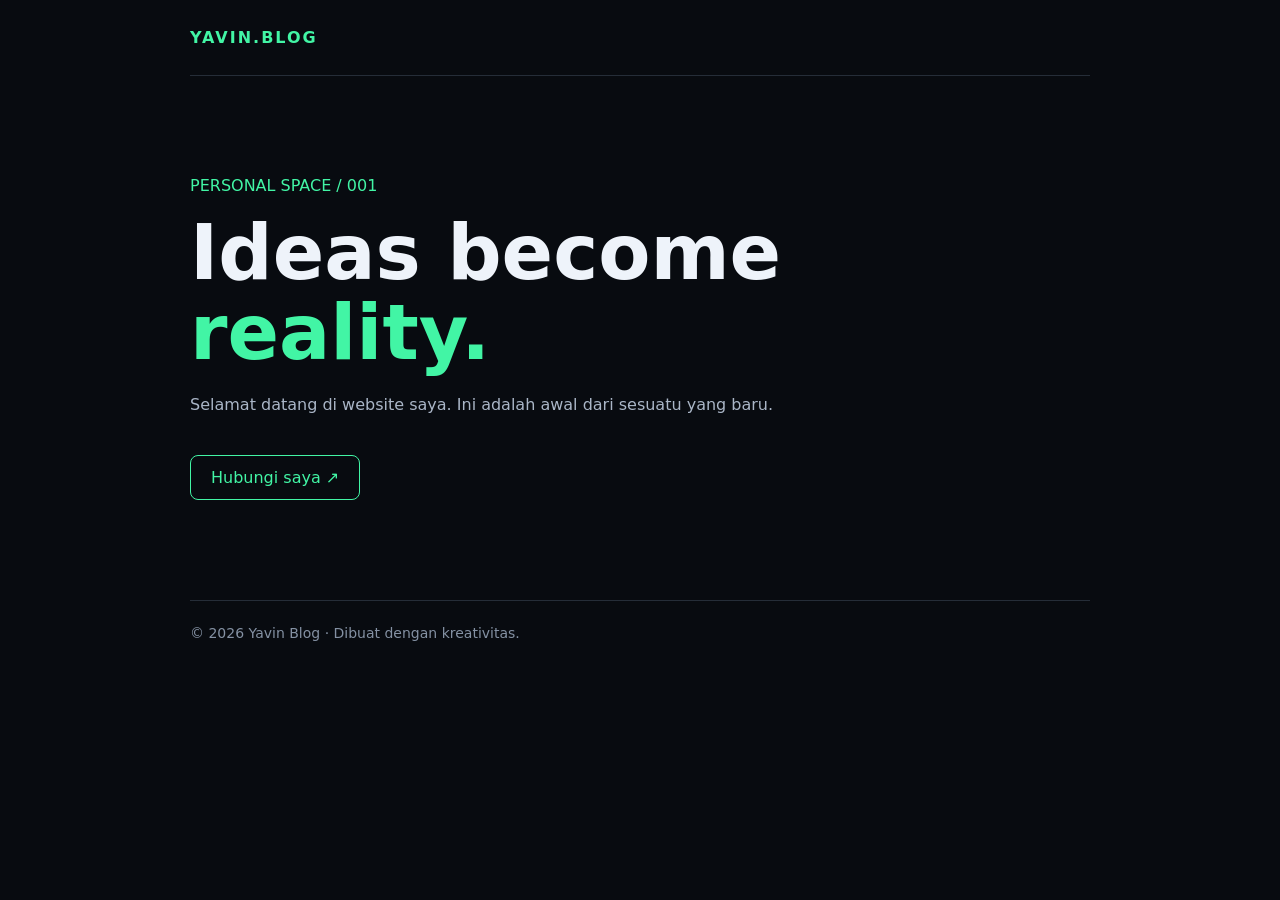
==== index.html @ 5a6ab3a1 "Add initial HTML structure for Yavin Blog" ====
<!DOCTYPE html>
<html lang="id">
<head>
  <meta charset="UTF-8">
  <meta name="viewport" content="width=device-width, initial-scale=1">
  <meta name="theme-color" content="#080b10">
  <meta name="description" content="Selamat datang di Yavin Blog.">
  <title>Yavin Blog</title>
  <style>
    * { box-sizing: border-box; }
    body {
      margin: 0;
      min-height: 100vh;
      background: #080b10;
      color: #eef3fa;
      font-family: system-ui, sans-serif;
    }
    header, main, footer {
      width: min(900px, 90%);
      margin: auto;
    }
    header {
      padding: 28px 0;
      border-bottom: 1px solid #252d38;
      color: #42f5a5;
      font-weight: 700;
      letter-spacing: 2px;
    }
    main { padding: 100px 0; }
    .tag { color: #42f5a5; }
    h1 {
      font-size: clamp(42px, 8vw, 76px);
      line-height: 1.05;
      margin: 18px 0;
    }
    p { color: #aab6c7; line-height: 1.8; }
    a {
      color: #42f5a5;
      text-decoration: none;
    }
    .button {
      display: inline-block;
      margin-top: 20px;
      padding: 12px 20px;
      border: 1px solid #42f5a5;
      border-radius: 8px;
    }
    footer {
      border-top: 1px solid #252d38;
      padding: 24px 0;
      color: #8491a3;
      font-size: 14px;
    }
  </style>
</head>
<body>
  <header>YAVIN.BLOG</header>
  <main>
    <span class="tag">PERSONAL SPACE / 001</span>
    <h1>Ideas become<br><span class="tag">reality.</span></h1>
    <p>
      Selamat datang di website saya.
      Ini adalah awal dari sesuatu yang baru.
    </p>
    <a class="button" href="mailto:hello@yavin.blog">
      Hubungi saya ↗
    </a>
  </main>
  <footer>© 2026 Yavin Blog · Dibuat dengan kreativitas.</footer>
</body>
</html>
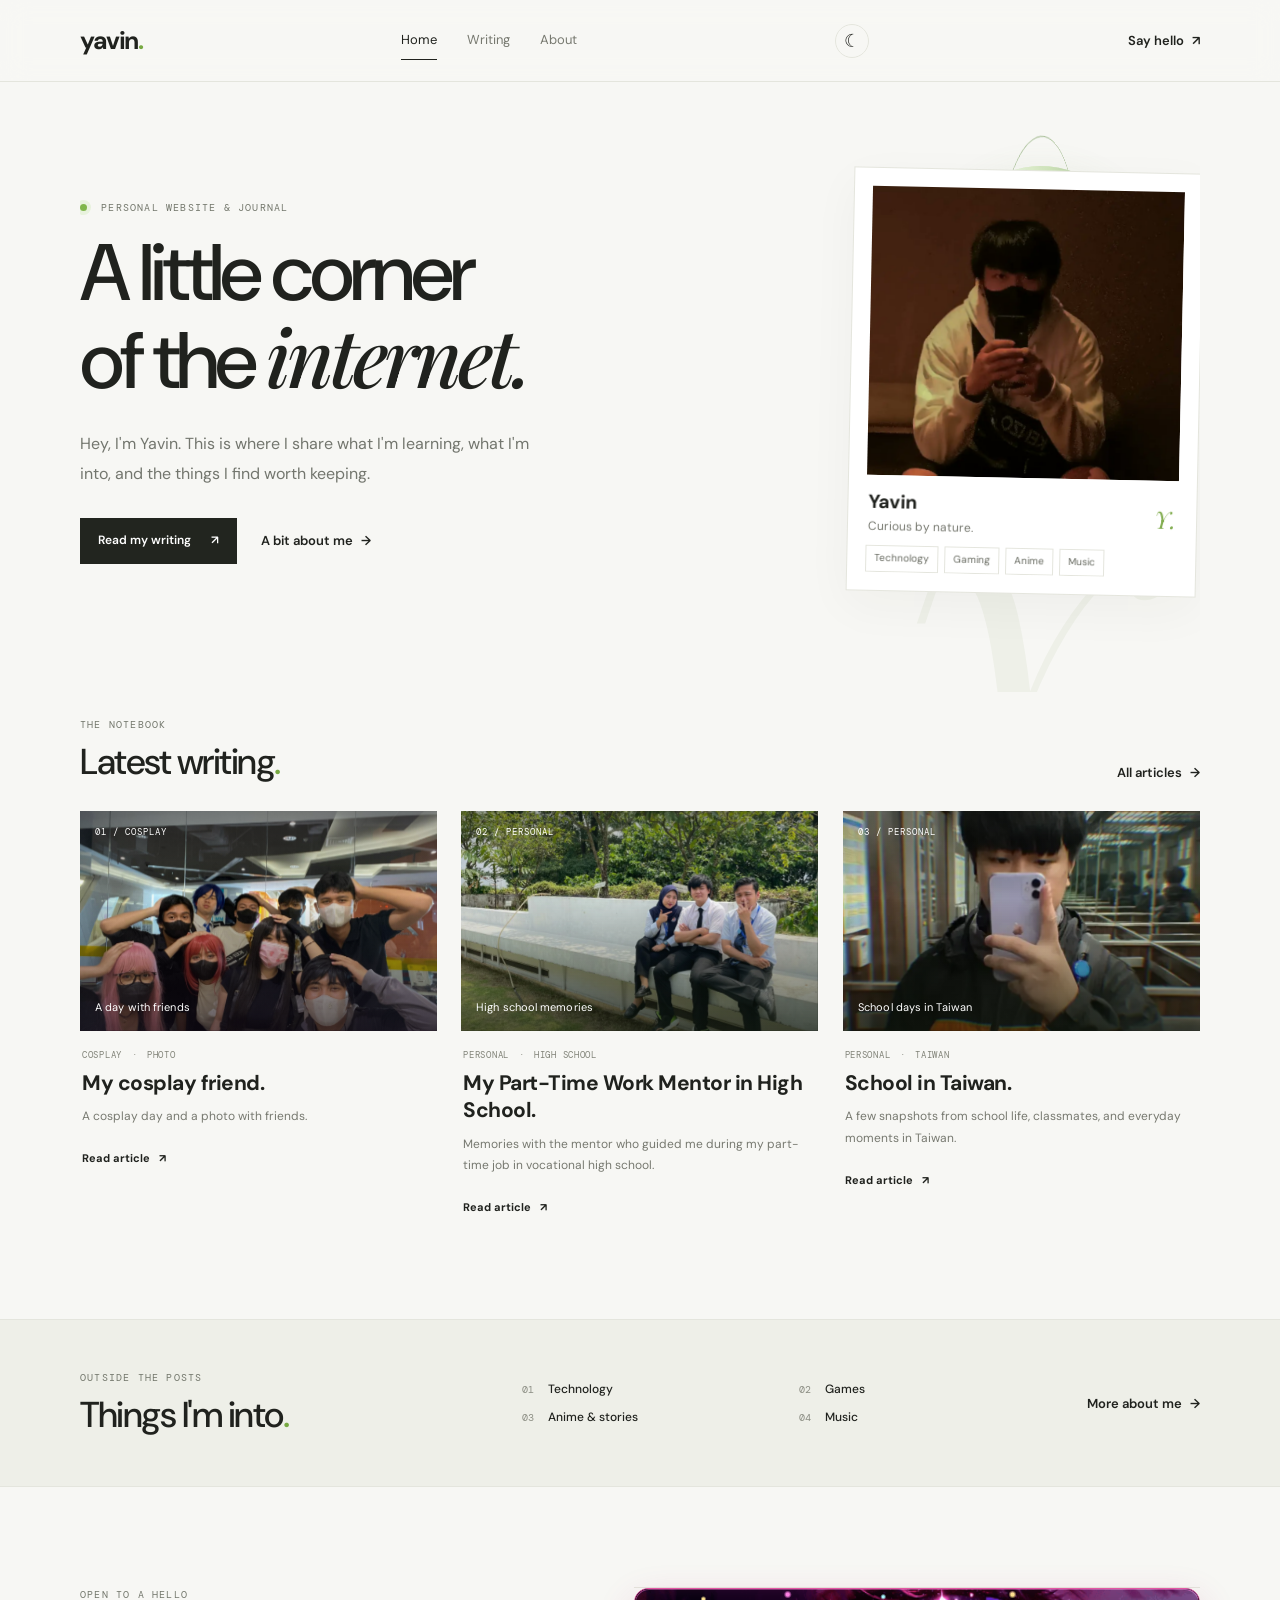
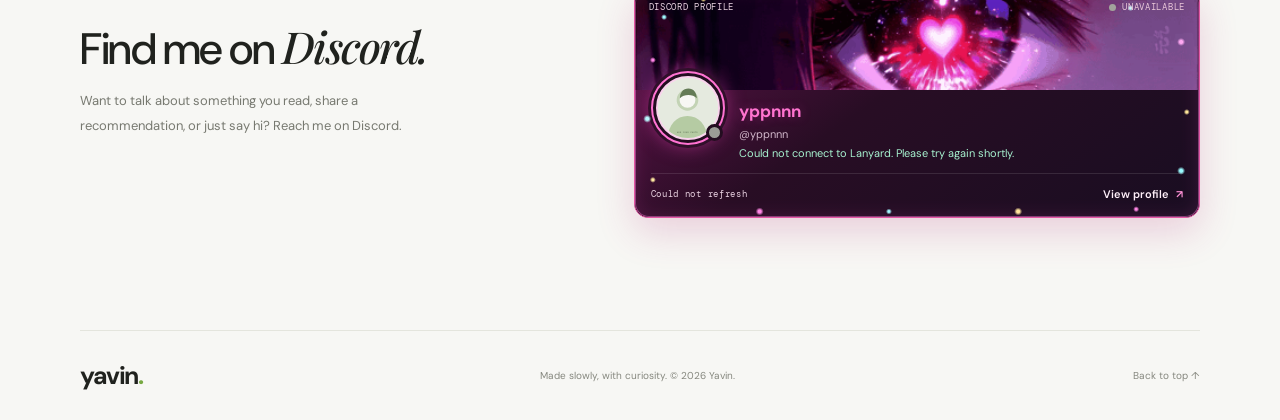
==== commit 12618937: "Add files via upload" ====
--- a/index.html
+++ b/index.html
@@ -1,72 +1,137 @@
-
-<!DOCTYPE html>
-<html lang="id">
+<!doctype html>
+<html lang="en">
 <head>
-  <meta charset="UTF-8">
+  <meta charset="utf-8">
   <meta name="viewport" content="width=device-width, initial-scale=1">
-  <meta name="theme-color" content="#080b10">
-  <meta name="description" content="Selamat datang di Yavin Blog.">
-  <title>Yavin Blog</title>
-  <style>
-    * { box-sizing: border-box; }
-    body {
-      margin: 0;
-      min-height: 100vh;
-      background: #080b10;
-      color: #eef3fa;
-      font-family: system-ui, sans-serif;
-    }
-    header, main, footer {
-      width: min(900px, 90%);
-      margin: auto;
-    }
-    header {
-      padding: 28px 0;
-      border-bottom: 1px solid #252d38;
-      color: #42f5a5;
-      font-weight: 700;
-      letter-spacing: 2px;
-    }
-    main { padding: 100px 0; }
-    .tag { color: #42f5a5; }
-    h1 {
-      font-size: clamp(42px, 8vw, 76px);
-      line-height: 1.05;
-      margin: 18px 0;
-    }
-    p { color: #aab6c7; line-height: 1.8; }
-    a {
-      color: #42f5a5;
-      text-decoration: none;
-    }
-    .button {
-      display: inline-block;
-      margin-top: 20px;
-      padding: 12px 20px;
-      border: 1px solid #42f5a5;
-      border-radius: 8px;
-    }
-    footer {
-      border-top: 1px solid #252d38;
-      padding: 24px 0;
-      color: #8491a3;
-      font-size: 14px;
-    }
-  </style>
+  <meta name="theme-color" content="#f7f7f4">
+  <meta name="description" content="Yavin's personal website and blog about technology, games, anime, music, and everyday discoveries.">
+  <title>Yavin — Personal Blog</title>
+  <link rel="icon" href="assets/images/favicon.svg" type="image/svg+xml">
+  <link rel="stylesheet" href="assets/css/style.css">
+  <script src="assets/js/main.js" defer></script>
 </head>
 <body>
-  <header>YAVIN.BLOG</header>
+  <header class="site-header">
+    <a class="wordmark" href="index.html" aria-label="Yavin home">yavin<span>.</span></a>
+    <nav class="main-nav" aria-label="Main navigation">
+      <a class="active" href="index.html">Home</a>
+      <a href="articles/index.html">Writing</a>
+      <a href="about.html">About</a>
+    </nav>
+    <button class="theme-toggle" type="button" data-theme-toggle aria-label="Aktifkan mode malam" title="Aktifkan mode malam"><span aria-hidden="true">☾</span></button>
+    <a class="header-link" href="#contact">Say hello <span aria-hidden="true">↗</span></a>
+  </header>
+
   <main>
-    <span class="tag">PERSONAL SPACE / 001</span>
-    <h1>Ideas become<br><span class="tag">reality.</span></h1>
-    <p>
-      Selamat datang di website saya.
-      Ini adalah awal dari sesuatu yang baru.
-    </p>
-    <a class="button" href="mailto:hello@yavin.blog">
-      Hubungi saya ↗
-    </a>
+    <section class="hero wrap">
+      <div class="hero-3d-scene" aria-hidden="true">
+        <div class="hero-3d-orb">
+          <div class="orb-core"></div>
+          <span class="orb-ring"></span>
+          <span class="orb-ring ring-two"></span>
+          <span class="orb-ring ring-three"></span>
+          <span class="orb-satellite"></span>
+        </div>
+        <span class="hero-3d-label">A LITTLE UNIVERSE / 001</span>
+      </div>
+      <div class="hero-copy">
+        <p class="eyebrow"><span class="status-dot"></span> PERSONAL WEBSITE & JOURNAL</p>
+        <h1>A little corner<br>of the <em>internet.</em></h1>
+        <p class="hero-intro">Hey, I'm Yavin. This is where I share what I'm learning, what I'm into, and the things I find worth keeping.</p>
+        <div class="hero-actions">
+          <a class="button button-dark" href="articles/index.html">Read my writing <span aria-hidden="true">↗</span></a>
+          <a class="text-link" href="about.html">A bit about me <span aria-hidden="true">→</span></a>
+        </div>
+      </div>
+      <aside class="profile-card">
+        <div class="avatar-frame">
+          <img src="assets/images/yavin-profile.png" alt="Yavin wearing a light-colored hoodie and black face mask" class="avatar">
+        </div>
+        <div class="profile-meta">
+          <div><h2>Yavin</h2><p>Curious by nature.</p></div>
+          <span class="tiny-mark" aria-hidden="true">Y.</span>
+        </div>
+        <div class="profile-tags"><span>Technology</span><span>Gaming</span><span>Anime</span><span>Music</span></div>
+      </aside>
+      <div class="hero-decoration" aria-hidden="true">Y.</div>
+    </section>
+
+    <section class="wrap section-block" id="writing">
+      <div class="section-heading">
+        <div><p class="eyebrow">THE NOTEBOOK</p><h2>Latest writing<span class="green-dot">.</span></h2></div>
+        <a class="text-link" href="articles/index.html">All articles <span aria-hidden="true">→</span></a>
+      </div>
+      <div class="article-grid">
+        <article class="article-card article-featured">
+          <a class="article-art art-cosplay" href="articles/hello-world.html" aria-label="Read My cosplay friend">
+            <img class="article-cover-image" src="assets/images/cosplay-friends.png" alt="">
+            <span class="art-index">01 / COSPLAY</span><span class="art-caption">A day with friends</span>
+          </a>
+          <div class="article-info"><p class="article-meta">COSPLAY <span>·</span> PHOTO</p><h3><a href="articles/hello-world.html">My cosplay friend.</a></h3><p>A cosplay day and a photo with friends.</p><a class="read-link" href="articles/hello-world.html">Read article <span>↗</span></a></div>
+        </article>
+        <article class="article-card">
+          <a class="article-art art-mentor" href="articles/digital-world.html" aria-label="Read My Part-Time Work Mentor in High School">
+            <img class="article-cover-image" src="assets/images/part-time-mentor-1.png" alt="">
+            <span class="art-index">02 / PERSONAL</span><span class="art-caption">High school memories</span>
+          </a>
+          <div class="article-info"><p class="article-meta">PERSONAL <span>·</span> HIGH SCHOOL</p><h3><a href="articles/digital-world.html">My Part-Time Work Mentor in High School.</a></h3><p>Memories with the mentor who guided me during my part-time job in vocational high school.</p><a class="read-link" href="articles/digital-world.html">Read article <span>↗</span></a></div>
+        </article>
+        <article class="article-card">
+          <a class="article-art art-school" href="articles/current-favorites.html" aria-label="Read School in Taiwan">
+            <img class="article-cover-image" src="assets/images/school-taiwan-1.jpeg" alt="">
+            <span class="art-index">03 / PERSONAL</span><span class="art-caption">School days in Taiwan</span>
+          </a>
+          <div class="article-info"><p class="article-meta">PERSONAL <span>·</span> TAIWAN</p><h3><a href="articles/current-favorites.html">School in Taiwan.</a></h3><p>A few snapshots from school life, classmates, and everyday moments in Taiwan.</p><a class="read-link" href="articles/current-favorites.html">Read article <span>↗</span></a></div>
+        </article>
+      </div>
+    </section>
+
+    <section class="interests-band">
+      <div class="wrap interests-inner">
+        <div><p class="eyebrow">OUTSIDE THE POSTS</p><h2>Things I'm into<span class="green-dot">.</span></h2></div>
+        <div class="interest-list"><span>01 <b>Technology</b></span><span>02 <b>Games</b></span><span>03 <b>Anime & stories</b></span><span>04 <b>Music</b></span></div>
+        <a class="text-link" href="about.html">More about me <span>→</span></a>
+      </div>
+    </section>
+
+    <section class="wrap contact-section" id="contact">
+      <div><p class="eyebrow">OPEN TO A HELLO</p><h2>Find me on <em>Discord.</em></h2><p class="contact-copy">Want to talk about something you read, share a recommendation, or just say hi? Reach me on Discord.</p></div>
+      <div class="social-list">
+        <section class="discord-profile" data-discord-profile data-user-id="682586561791131687" aria-label="Discord profile">
+          <div class="discord-profile-heading">
+            <span class="discord-profile-label">DISCORD PROFILE</span>
+            <span class="discord-live-indicator" data-discord-live-label><span></span><span data-discord-live-text>CONNECTING</span></span>
+          </div>
+          <div class="discord-banner" aria-hidden="true">
+            <video class="discord-banner-media" autoplay loop muted playsinline poster="assets/images/discord-banner-poster.png" tabindex="-1">
+              <source src="assets/images/discord-banner.mp4" type="video/mp4">
+            </video>
+          </div>
+          <div class="discord-profile-content">
+            <div class="discord-profile-main">
+              <div class="discord-avatar-wrap">
+                <img class="discord-avatar" src="assets/images/avatar-placeholder.svg" alt="Discord profile avatar">
+                <span class="discord-status-dot" data-discord-status-dot></span>
+              </div>
+              <div class="discord-profile-info">
+                <h3 data-discord-name>yppnnn</h3>
+                <p data-discord-handle>@yppnnn</p>
+                <p class="discord-presence" data-discord-presence aria-live="polite">Connecting to Discord...</p>
+                <a class="discord-setup-link" data-discord-setup-link href="https://discord.gg/UrXF2cfJ7F" target="_blank" rel="noopener noreferrer" hidden>Join Lanyard to enable live status <span aria-hidden="true">↗</span></a>
+              </div>
+            </div>
+            <p class="discord-activity" data-discord-activity hidden></p>
+            <div class="discord-profile-footer">
+              <span class="discord-updated" data-discord-updated>Updating automatically</span>
+              <a href="https://discord.com/users/682586561791131687" target="_blank" rel="noopener noreferrer">View profile <span aria-hidden="true">↗</span></a>
+            </div>
+          </div>
+        </section>
+      </div>
+    </section>
   </main>
-  <footer>© 2026 Yavin Blog · Dibuat dengan kreativitas.</footer>
+
+  <div class="page-transition" aria-hidden="true"></div>
+  <footer class="site-footer wrap"><a class="wordmark" href="index.html">yavin<span>.</span></a><p>Made slowly, with curiosity. © <span data-year></span> Yavin.</p><a href="#top" class="back-top">Back to top ↑</a></footer>
 </body>
 </html>
--- a/assets/css/style.css
+++ b/assets/css/style.css
@@ -0,0 +1,220 @@
+@import url('https://fonts.googleapis.com/css2?family=DM+Mono:wght@400;500&family=DM+Sans:wght@400;500;600;700&family=Playfair+Display:ital,wght@0,500;0,600;1,500;1,600&display=swap');
+:root{--paper:#f7f7f4;--ink:#20221e;--muted:#777970;--line:#e4e5dd;--green:#b6ed76;--dark:#22251f;--white:#fff;--mono:"DM Mono",monospace;--sans:"DM Sans",sans-serif;--serif:"Playfair Display",serif}
+*{box-sizing:border-box}html{scroll-behavior:smooth;scroll-padding-top:90px}body{margin:0;background:var(--paper);color:var(--ink);font-family:var(--sans);font-size:16px;line-height:1.65;-webkit-font-smoothing:antialiased}a{color:inherit;text-decoration:none}a:focus-visible{outline:2px solid #679d36;outline-offset:4px}.wrap{width:min(1120px,calc(100% - 48px));margin-inline:auto}.site-header{height:82px;padding:0 max(24px,calc((100% - 1120px)/2));display:flex;align-items:center;justify-content:space-between;border-bottom:1px solid var(--line);gap:24px}.wordmark{font-size:25px;letter-spacing:-1.5px;font-weight:700}.wordmark span,.green-dot{color:#77a942}.main-nav{display:flex;gap:30px;color:#777970;font-size:13px}.main-nav a{padding:8px 0}.main-nav a:hover,.main-nav a.active{color:var(--ink)}.main-nav a.active{border-bottom:1px solid var(--ink)}.header-link,.text-link{font-size:13px;font-weight:600}.header-link span,.text-link span{margin-left:5px}.hero{position:relative;display:grid;grid-template-columns:1.2fr .8fr;gap:80px;align-items:center;padding-top:88px;padding-bottom:98px;overflow:hidden}.hero-copy{position:relative;z-index:1}.eyebrow{font:10px/1.5 var(--mono);letter-spacing:1.2px;color:#73776c;margin:0 0 18px}.status-dot{display:inline-block;width:7px;height:7px;border-radius:50%;background:#80b64b;margin-right:7px;box-shadow:0 0 0 4px #e8f2dd}.hero h1,.inner-page h1,.article-page h1{font-size:clamp(48px,6.6vw,80px);line-height:1.02;letter-spacing:-4px;font-weight:500;margin:0 0 26px}.hero h1 em,.inner-page h1 em,.article-page h1 em,.contact-section h2 em{font-family:var(--serif);font-weight:500}.hero-intro{max-width:480px;color:#73766e;font-size:16px;line-height:1.85}.hero-actions{display:flex;align-items:center;gap:24px;margin-top:30px}.button{display:inline-flex;align-items:center;gap:20px;padding:13px 18px;font-size:12px;font-weight:600;transition:transform .2s,background .2s}.button:hover{transform:translateY(-2px)}.button-dark{background:var(--dark);color:white}.button-dark:hover{background:#414638}.profile-card{position:relative;z-index:1;background:#fff;border:1px solid var(--line);padding:18px;max-width:350px;width:100%;justify-self:end;box-shadow:0 15px 45px #27291b0a;transform:rotate(1.2deg)}.avatar-frame{position:relative;background:#e8eadf;aspect-ratio:1.08/1;overflow:hidden}.avatar{width:100%;height:100%;object-fit:cover}.avatar-note{position:absolute;bottom:10px;left:10px;background:#fff;padding:5px 8px;font:9px var(--mono);letter-spacing:.7px}.profile-meta{display:flex;justify-content:space-between;align-items:center;padding:15px 2px 9px}.profile-meta h2{font-size:19px;margin:0;line-height:1.3}.profile-meta p{margin:2px 0 0;color:var(--muted);font-size:12px}.tiny-mark{font:italic 24px var(--serif);color:#82ad50}.profile-tags{display:flex;flex-wrap:wrap;gap:6px}.profile-tags span{border:1px solid var(--line);padding:4px 8px;font-size:10px;color:#66695f}.hero-decoration{position:absolute;right:-28px;bottom:-130px;font:italic 380px/.8 var(--serif);color:#eef0e8;pointer-events:none}.section-block{padding-top:25px;padding-bottom:100px}.section-heading{display:flex;align-items:end;justify-content:space-between;margin-bottom:28px}.section-heading h2,.interests-inner h2,.contact-section h2{font-size:36px;line-height:1.2;letter-spacing:-1.5px;font-weight:500;margin:0}.section-heading .eyebrow,.interests-inner .eyebrow{margin-bottom:8px}.article-grid{display:grid;grid-template-columns:repeat(3,minmax(0,1fr));gap:24px}.article-card{min-width:0}.article-art{height:220px;position:relative;display:flex;flex-direction:column;justify-content:space-between;padding:15px;overflow:hidden}.art-index{font:9px var(--mono);letter-spacing:1px;position:relative;z-index:1}.art-caption{font-size:11px;letter-spacing:.1px;position:relative;z-index:1}.art-green{background:#dce8d0;color:#25351f}.art-green:after{content:"";position:absolute;width:180px;height:180px;border:1px solid #77996b;border-radius:50%;right:15%;top:18%;box-shadow:0 0 0 22px #dce8d0,0 0 0 23px #a9c49a,0 0 0 45px #dce8d0,0 0 0 46px #a9c49a}.art-symbol{font-size:95px;line-height:1;align-self:center;z-index:1;color:#658b50}.art-paper{background:#eae7df;color:#353a31}.art-lines{font:40px/.94 var(--mono);letter-spacing:6px;color:#99b27e;align-self:center;transform:rotate(-7deg);z-index:1}.art-blue{background:#d9e1e2;color:#293b3b}.art-orbit{font-size:125px;line-height:1;align-self:center;z-index:1;color:#78999a}.article-info{padding:18px 2px 0}.article-meta{font:9px var(--mono);letter-spacing:.7px;color:#818378;margin:0 0 9px}.article-meta span{padding:0 4px}.article-info h3{font-size:21px;line-height:1.3;letter-spacing:-.5px;margin:0 0 9px}.article-info h3 a:hover{text-decoration:underline;text-decoration-color:#8cb75f;text-underline-offset:4px}.article-info>p:not(.article-meta){font-size:12px;color:#777970;line-height:1.8;margin:0 0 16px}.read-link{font-size:11px;font-weight:700}.read-link span{margin-left:6px}.interests-band{background:#eeefe8;border-top:1px solid var(--line);border-bottom:1px solid var(--line);padding:50px 0}.interests-inner{display:grid;grid-template-columns:1fr 1.3fr auto;align-items:center;gap:35px}.interest-list{display:grid;grid-template-columns:1fr 1fr;gap:12px 24px}.interest-list span{font:10px var(--mono);color:#8b8d83}.interest-list b{font:500 12px var(--sans);color:var(--ink);margin-left:8px}.contact-section{display:grid;grid-template-columns:.9fr 1.1fr;gap:90px;padding-top:100px;padding-bottom:100px}.contact-section h2{font-size:44px}.contact-copy{max-width:350px;color:#777970;font-size:13px;line-height:1.9}.social-list{border-top:1px solid var(--line)}.social-item{display:grid;grid-template-columns:42px 1fr 20px;align-items:center;gap:12px;padding:15px 0;border-bottom:1px solid var(--line)}.social-icon{width:36px;height:36px;display:grid;place-items:center;background:#eeefe8;font-size:19px}.social-item b{display:block;font-size:13px}.social-item small{display:block;font-size:11px;color:var(--muted);margin-top:2px}.external{justify-self:end;color:#7eaa4d}.social-item:hover .external{transform:translate(2px,-2px)}.site-footer{min-height:90px;border-top:1px solid var(--line);display:flex;align-items:center;justify-content:space-between;gap:20px}.site-footer p,.back-top{font-size:10px;color:#85877e}.back-top:hover{color:var(--ink)}.inner-page{padding-top:75px;padding-bottom:100px;min-height:65vh}.inner-page h1{font-size:clamp(45px,6vw,68px);margin-bottom:18px}.page-intro{color:var(--muted);margin:0 0 38px}.about-layout{display:grid;grid-template-columns:.8fr 1.2fr;gap:65px;margin-top:42px;align-items:start}.about-photo{position:relative;background:#e8eadf;aspect-ratio:4/5;max-width:360px}.about-photo img{width:100%;height:100%;object-fit:cover}.about-photo span{position:absolute;bottom:12px;left:12px;background:white;padding:5px 8px;font:9px var(--mono)}.about-copy p{color:#777970;font-size:14px;line-height:1.95}.about-copy .lead{font-size:20px;color:var(--ink);line-height:1.7;margin-top:0}.about-facts{border-top:1px solid var(--line);margin:28px 0}.about-facts div{display:flex;justify-content:space-between;gap:20px;padding:12px 0;border-bottom:1px solid var(--line)}.about-facts small{font:9px var(--mono);color:#888a81}.about-facts b{font-size:11px;font-weight:600}.article-page{max-width:760px;padding-top:50px;padding-bottom:90px}.back-link{display:inline-block;color:#74776e;font-size:11px;margin-bottom:35px}.article-page h1{font-size:clamp(44px,6vw,70px);margin-bottom:18px}.article-deck{max-width:610px;font-size:17px;line-height:1.8;color:#777970;margin-bottom:30px}.article-hero{height:330px;margin:32px 0 45px}.article-hero .art-symbol{font-size:145px}.article-hero .art-lines{font-size:55px}.article-hero .art-orbit{font-size:170px}.prose{max-width:650px;margin-inline:auto}.prose p{font-size:15px;line-height:2;color:#55584f;margin:0 0 22px}.prose h2{font-size:24px;letter-spacing:-.5px;margin:35px 0 12px}.prose .signoff{font-family:var(--serif);font-style:italic;color:var(--ink);margin-top:30px}.article-end{border-top:1px solid var(--line);padding-top:22px;margin-top:45px}.edit-note{font-size:12px;color:#777970;margin-top:35px;padding:15px;background:#eeefe8}.listing-grid{margin-top:40px}.listing-grid .article-art{height:190px}
+.cosplay-photo{margin:32px 0 45px}.cosplay-photo img{display:block;width:100%;max-height:720px;object-fit:cover;border-radius:8px}.cosplay-photo figcaption{margin-top:10px;color:var(--muted);font-size:12px}.prose p{font-size:15px;line-height:2;color:#55584f;margin:0 0 22px}.prose h2{font-size:24px;letter-spacing:-.5px;margin:35px 0 12px}.prose .signoff{font-family:var(--serif);font-style:italic;color:var(--ink);margin-top:30px}.article-end{border-top:1px solid var(--line);padding-top:22px;margin-top:45px}.edit-note{font-size:12px;color:#777970;margin-top:35px;padding:15px;background:#eeefe8}.listing-grid{margin-top:40px}.listing-grid .article-art{height:190px}
+.art-cosplay{isolation:isolate;background:#321a2d;color:#fff}
+.article-cover-image{position:absolute;z-index:0;inset:0;width:100%;height:100%;object-fit:cover;object-position:center 48%;transition:transform .35s ease}
+.art-cosplay:after{position:absolute;z-index:1;inset:0;background:linear-gradient(180deg,#120c184d 0%,transparent 38%,#120c18a6 100%);content:""}
+.art-cosplay .art-index,.art-cosplay .art-caption,.art-mentor .art-index,.art-mentor .art-caption{z-index:2}
+.art-cosplay:hover .article-cover-image{transform:scale(1.04)}
+.art-mentor{isolation:isolate;background:#233328;color:#fff}
+.art-mentor:after{position:absolute;z-index:1;inset:0;background:linear-gradient(180deg,#10160d55 0%,transparent 40%,#10160db3 100%);content:""}
+.art-mentor:hover .article-cover-image{transform:scale(1.04)}
+html[data-theme="dark"] .article-art.art-cosplay{filter:none}
+html[data-theme="dark"] .article-art.art-mentor{filter:none}
+.mentor-gallery{display:grid;grid-template-columns:repeat(2,minmax(0,1fr));gap:18px;margin:32px 0 45px}
+.mentor-gallery figure{margin:0;min-width:0}
+.mentor-gallery figure:first-child{grid-column:1/-1}
+.mentor-gallery img{display:block;width:100%;height:100%;max-height:560px;object-fit:cover;border-radius:8px}
+.mentor-gallery figure:first-child img{object-position:center 58%}
+.mentor-gallery figcaption{margin-top:8px;color:var(--muted);font-size:12px}
+@media(max-width:600px){.mentor-gallery{grid-template-columns:1fr;gap:16px}.mentor-gallery figure:first-child{grid-column:auto}.mentor-gallery img{max-height:420px}}.prose p{font-size:15px;line-height:2;color:#55584f;margin:0 0 22px}.prose h2{font-size:24px;letter-spacing:-.5px;margin:35px 0 12px}.prose .signoff{font-family:var(--serif);font-style:italic;color:var(--ink);margin-top:30px}.article-end{border-top:1px solid var(--line);padding-top:22px;margin-top:45px}.edit-note{font-size:12px;color:#777970;margin-top:35px;padding:15px;background:#eeefe8}.listing-grid{margin-top:40px}.listing-grid .article-art{height:190px}
+@media(max-width:800px){.hero{gap:35px;padding-top:65px;padding-bottom:75px}.hero h1{font-size:58px}.profile-card{max-width:290px}.article-grid{gap:16px}.article-art{height:180px}.interests-inner{grid-template-columns:1fr 1.3fr}.interests-inner>.text-link{grid-column:1/-1}.contact-section{gap:40px}.about-layout{gap:35px}}
+@media(max-width:600px){.wrap{width:calc(100% - 36px)}.site-header{height:68px;padding:0 18px;gap:12px}.wordmark{font-size:23px}.main-nav{gap:14px;font-size:11px}.header-link{font-size:11px}.hero{grid-template-columns:1fr;gap:38px;padding-top:58px;padding-bottom:65px}.hero h1{font-size:58px;letter-spacing:-3px}.hero-intro{font-size:14px}.profile-card{justify-self:start;max-width:310px;margin-left:8px}.hero-decoration{font-size:250px;right:-20px;bottom:-70px}.section-block{padding-bottom:65px}.section-heading h2,.interests-inner h2{font-size:29px}.article-grid{grid-template-columns:1fr;gap:35px}.article-art{height:230px}.interests-inner{grid-template-columns:1fr;gap:22px}.interest-list{gap:14px}.interests-inner>.text-link{grid-column:auto}.contact-section{grid-template-columns:1fr;gap:25px;padding-top:65px;padding-bottom:65px}.contact-section h2{font-size:37px}.site-footer{flex-wrap:wrap;padding:20px 0;min-height:unset}.site-footer p{order:3;width:100%;margin:0}.inner-page{padding-top:55px;padding-bottom:65px}.inner-page h1{letter-spacing:-2px}.about-layout{grid-template-columns:1fr;gap:30px}.about-photo{max-width:100%;width:100%;aspect-ratio:1/1}.article-page{padding-top:35px;padding-bottom:65px}.article-page h1{letter-spacing:-2px}.article-deck{font-size:15px}.article-hero{height:240px;margin:25px 0 35px}.article-hero .art-symbol{font-size:110px}.article-hero .art-orbit{font-size:130px}.article-hero .art-lines{font-size:42px}.prose p{font-size:14px}.listing-grid .article-art{height:230px}}
+@media(prefers-reduced-motion:reduce){html{scroll-behavior:auto}*,*:before,*:after{transition:none!important}}
+
+
+/* --- Interactive polish: reveal motion, depth, and 3D accents --- */
+:root { --motion-ease: cubic-bezier(.2,.75,.25,1); }
+html { scroll-behavior: smooth; }
+body { overflow-x: hidden; }
+.site-header { position: sticky; top: 0; z-index: 20; background: rgba(247,247,244,.88); backdrop-filter: blur(14px); }
+.site-header::after { content:""; position:absolute; left:0; bottom:-1px; height:2px; width:var(--scroll-progress,0%); background:#9dc96d; transition:width .08s linear; }
+.site-header { position: sticky; }
+.theme-toggle{width:34px;height:34px;flex:none;display:grid;place-items:center;padding:0;border:1px solid var(--line);border-radius:50%;background:transparent;color:var(--ink);font:18px/1 var(--sans);cursor:pointer;transition:background .2s ease,color .2s ease,border-color .2s ease,transform .2s ease}
+.theme-toggle:hover{transform:rotate(-12deg);background:#eeefe8}
+.theme-toggle:focus-visible{outline:2px solid #679d36;outline-offset:4px}
+html[data-theme="dark"]{color-scheme:dark;--paper:#171914;--ink:#eceee7;--muted:#a4a797;--line:#363a31;--green:#b6ed76;--dark:#b6ed76;--white:#22251f}
+html[data-theme="dark"] body{background:var(--paper);color:var(--ink)}
+html[data-theme="dark"] .site-header{background:rgba(23,25,20,.9)}
+html[data-theme="dark"] .main-nav{color:#a4a797}
+html[data-theme="dark"] .eyebrow,
+html[data-theme="dark"] .hero-intro,
+html[data-theme="dark"] .profile-meta p,
+html[data-theme="dark"] .article-meta,
+html[data-theme="dark"] .article-info>p:not(.article-meta),
+html[data-theme="dark"] .contact-copy,
+html[data-theme="dark"] .site-footer p,
+html[data-theme="dark"] .back-top,
+html[data-theme="dark"] .page-intro,
+html[data-theme="dark"] .about-copy p,
+html[data-theme="dark"] .about-facts small,
+html[data-theme="dark"] .back-link,
+html[data-theme="dark"] .article-deck,
+html[data-theme="dark"] .prose{color:#a4a797}
+html[data-theme="dark"] .hero h1,
+html[data-theme="dark"] .inner-page h1,
+html[data-theme="dark"] .article-page h1,
+html[data-theme="dark"] .about-copy .lead,
+html[data-theme="dark"] .section-heading h2,
+html[data-theme="dark"] .interests-inner h2,
+html[data-theme="dark"] .contact-section h2,
+html[data-theme="dark"] .article-info h3,
+html[data-theme="dark"] .prose h2{color:var(--ink)}
+html[data-theme="dark"] .button-dark{background:#b6ed76;color:#20221e}
+html[data-theme="dark"] .button-dark:hover{background:#c9f89a}
+html[data-theme="dark"] .profile-card{background:#22251f;border-color:var(--line);box-shadow:0 15px 45px #0005}
+html[data-theme="dark"] .avatar-frame,
+html[data-theme="dark"] .about-photo{background:#303429}
+html[data-theme="dark"] .avatar-note,
+html[data-theme="dark"] .about-photo span{background:#22251f;color:var(--ink)}
+html[data-theme="dark"] .profile-tags span{border-color:#45493f;color:#c1c4b8}
+html[data-theme="dark"] .hero-decoration{color:#22251f}
+html[data-theme="dark"] .interests-band{background:#20231d;border-color:var(--line)}
+html[data-theme="dark"] .interest-list span{color:#a4a797}
+html[data-theme="dark"] .interest-list b{color:var(--ink)}
+html[data-theme="dark"] .social-item:hover{background:#22251f}
+html[data-theme="dark"] .social-icon{background:#292c25}
+html[data-theme="dark"] .article-art{filter:brightness(.82) saturate(.85)}
+html[data-theme="dark"] .article-art .art-index,
+html[data-theme="dark"] .article-art .art-caption{color:inherit}
+html[data-theme="dark"] .site-footer{border-color:var(--line)}
+html[data-theme="dark"] .theme-toggle:hover{background:#292c25}
+@media(max-width:600px){.site-header{gap:12px}.main-nav{gap:16px}.theme-toggle{width:30px;height:30px}}
+.hero-copy > *, .section-heading, .article-card, .interests-inner > *, .contact-section > *, .inner-page > *, .about-layout > *, .article-page > * {
+  --reveal-y: 22px;
+}
+.js-reveal { opacity: 0; transform: translateY(var(--reveal-y,22px)); transition: opacity .7s var(--motion-ease), transform .7s var(--motion-ease); }
+.js-reveal.is-visible { opacity: 1; transform: translateY(0); }
+.article-card { perspective: 900px; }
+.article-card .article-art { transform-style: preserve-3d; transition: transform .35s var(--motion-ease), box-shadow .35s var(--motion-ease); will-change: transform; }
+.article-card .article-art:hover { box-shadow: 0 18px 34px rgba(31,39,23,.12); }
+.article-art > * { transform: translateZ(18px); }
+.profile-card { transform-style: preserve-3d; transition: transform .18s ease-out, box-shadow .3s ease; will-change: transform; }
+.profile-card:hover { box-shadow: 0 25px 55px rgba(39,41,27,.13); }
+.avatar-frame { transform: translateZ(18px); }
+.profile-meta, .profile-tags { transform: translateZ(10px); }
+.button, .social-item, .read-link, .text-link, .main-nav a { transition: color .2s ease, background .2s ease, transform .25s var(--motion-ease); }
+.social-item:hover { padding-left: 7px; background: rgba(238,239,232,.45); }
+.social-item:hover .external { transform: translate(3px,-3px); }
+.read-link:hover span, .text-link:hover span { display: inline-block; transform: translateX(4px); }
+.hero { isolation: isolate; }
+.hero-3d-scene { position:absolute; right:3%; top:8%; width:250px; aspect-ratio:1; z-index:0; pointer-events:none; perspective:900px; opacity:.9; }
+.hero-3d-orb { position:absolute; inset:14%; border-radius:50%; transform-style:preserve-3d; animation: orb-drift 8s ease-in-out infinite; }
+.orb-core { position:absolute; inset:0; border-radius:50%; background:radial-gradient(circle at 28% 24%,#fafff1 0%,#d9f1bd 12%,#a9d77c 34%,#79a74d 57%,#3e5e31 100%); box-shadow:inset -22px -25px 38px #253c2d55, inset 12px 12px 24px #ffffff9c, 0 24px 55px #9ab78645; transform:translateZ(0); }
+.orb-ring { position:absolute; inset:-10% -22%; border:1px solid #87a86d; border-radius:50%; transform:rotateX(68deg) rotateZ(-24deg); box-shadow:0 0 0 1px #ffffff5c inset; }
+.orb-ring.ring-two { inset:2% -31%; transform:rotateX(70deg) rotateZ(55deg); border-color:#bdcda9; }
+.orb-ring.ring-three { inset:-18% -5%; transform:rotateY(67deg) rotateZ(18deg); border-color:#9eb78b; }
+.orb-satellite { position:absolute; width:15px;height:15px;border-radius:50%;background:#f4f7e8;border:3px solid #9fca78;top:18%;right:7%;box-shadow:0 0 22px #b6ed76a8;transform:translateZ(25px); }
+.hero-3d-label { position:absolute;right:1%;bottom:4%;font:9px var(--mono);letter-spacing:1.4px;color:#7b8f69; }
+@keyframes orb-drift { 0%,100% { transform:rotateX(-8deg) rotateY(0deg) translateY(0); } 50% { transform:rotateX(8deg) rotateY(18deg) translateY(-12px); } }
+.interest-list span { transition: transform .25s var(--motion-ease), color .25s ease; }
+.interest-list span:hover { transform: translateX(5px); color:#679d36; }
+.page-transition {
+  position:fixed; inset:0; z-index:1000; pointer-events:none; overflow:hidden;
+  background:linear-gradient(180deg,#a8ce8a 0%,#709c59 40%,#344d31 100%);
+  clip-path:inset(100% 0 0 0 round 48% 48% 0 0);
+  transition:clip-path .72s cubic-bezier(.72,0,.25,1);
+}
+.page-transition::before,
+.page-transition::after {
+  content:""; position:absolute; left:-12%; width:124%; height:110px; top:-68px;
+  border-radius:48%; background:#c4e5a8;
+  box-shadow:0 10px 35px #d8f5bf66;
+}
+.page-transition::before { animation:water-wave 3.4s ease-in-out infinite; }
+.page-transition::after { top:-52px; left:-18%; background:#82b66b; opacity:.85; animation:water-wave 4.6s ease-in-out infinite reverse; }
+.page-transition.is-leaving { clip-path:inset(0 0 0 0 round 0); }
+body.is-transitioning main,
+body.is-transitioning .site-header,
+body.is-transitioning .site-footer {
+  animation: sink-into-water .52s cubic-bezier(.65,0,.35,1) forwards;
+}
+body.is-transitioning .hero-copy,
+body.is-transitioning .section-heading,
+body.is-transitioning .article-info h3 {
+  animation: letters-recede .38s ease-in forwards;
+}
+@keyframes water-wave { 0%,100% { transform:translateX(-2%) rotate(-2deg); } 50% { transform:translateX(2%) rotate(2deg); } }
+@keyframes sink-into-water { to { transform:translateY(18px); filter:blur(5px); opacity:.12; } }
+@keyframes letters-recede { to { letter-spacing:.08em; transform:translateY(12px); opacity:0; filter:blur(4px); } }
+@media (max-width:800px) { .hero-3d-scene { right:-2%; top:3%; width:190px; opacity:.48; } }
+@media (max-width:600px) { .hero-3d-scene { top:0; right:-30px; width:155px; opacity:.38; } .hero-copy { z-index:2; } }
+@media (prefers-reduced-motion:reduce) {
+  .js-reveal { opacity:1; transform:none; transition:none; }
+  .hero-3d-orb { animation:none; }
+  .page-transition { display:none; }
+}
+
+/* Keep the profile card stable while other content reveals and tilts. */
+.profile-card { opacity:1; }
+.profile-card.js-reveal { opacity:1; transform:none; }
+.profile-card:hover { transform:translateY(-2px); }
+@media (prefers-reduced-motion:reduce) {
+  body.is-transitioning main, body.is-transitioning .site-header, body.is-transitioning .site-footer,
+  body.is-transitioning .hero-copy, body.is-transitioning .section-heading,
+  body.is-transitioning .article-info h3 { animation:none; }
+  .page-transition { transition:none; }
+}
+
+.discord-profile{position:relative;isolation:isolate;overflow:hidden;margin:0 0 12px;border:1px solid #e357a4;border-radius:14px;background:#230d20;color:#fff;box-shadow:0 14px 38px #b62c7833}
+.discord-profile:before{position:absolute;z-index:-1;inset:0;border-radius:inherit;background:linear-gradient(145deg,#67134f 0%,#280d24 45%,#190d21 100%);content:""}
+.discord-profile:after{position:absolute;z-index:2;inset:0;border:1px solid #ff72d277;border-radius:inherit;background:radial-gradient(circle at 5% 12%,#8dfaff 0 1px,transparent 3px),radial-gradient(circle at 12% 4%,#ffe88a 0 1px,transparent 3px),radial-gradient(circle at 27% 2%,#ff83e2 0 1.5px,transparent 4px),radial-gradient(circle at 44% 3%,#a1faff 0 1px,transparent 3px),radial-gradient(circle at 67% 2%,#ffe88a 0 1.5px,transparent 4px),radial-gradient(circle at 88% 8%,#8dfaff 0 1px,transparent 3px),radial-gradient(circle at 97% 23%,#ff83e2 0 1.5px,transparent 4px),radial-gradient(circle at 98% 54%,#ffe88a 0 1px,transparent 3px),radial-gradient(circle at 97% 80%,#8dfaff 0 1.5px,transparent 4px),radial-gradient(circle at 89% 97%,#ff83e2 0 1px,transparent 3px),radial-gradient(circle at 68% 98%,#ffe88a 0 1.5px,transparent 4px),radial-gradient(circle at 45% 98%,#8dfaff 0 1px,transparent 3px),radial-gradient(circle at 22% 98%,#ff83e2 0 1.5px,transparent 4px),radial-gradient(circle at 3% 84%,#ffe88a 0 1px,transparent 3px),radial-gradient(circle at 2% 57%,#8dfaff 0 1.5px,transparent 4px),radial-gradient(circle at 3% 31%,#ff83e2 0 1px,transparent 3px);box-shadow:inset 0 0 18px #ff50c51f;content:"";mix-blend-mode:screen;pointer-events:none;animation:discord-border-sparkle 2.2s ease-in-out infinite alternate}
+.discord-profile-heading,.discord-profile-footer{display:flex;align-items:center;justify-content:space-between;gap:12px}
+.discord-profile-heading{position:absolute;z-index:3;top:12px;right:14px;left:14px}
+.discord-profile-label,.discord-live-indicator,.discord-updated{font:9px var(--mono);letter-spacing:.7px;color:#ead3e2}
+.discord-live-indicator{display:flex;align-items:center;gap:6px;color:#ead3e2}
+.discord-live-indicator>span:first-child{width:7px;height:7px;border-radius:50%;background:#a2a49c}
+.discord-live-indicator[data-state="live"]{color:#a7f3d0}
+.discord-live-indicator[data-state="live"]>span:first-child{background:#54e0a2;box-shadow:0 0 0 3px #54e0a233}
+.discord-live-indicator[data-state="unavailable"]{color:#eac7d9}
+.discord-banner{height:101px;overflow:hidden;background:#44113c}
+.discord-banner-media{display:block;width:100%;height:100%;object-fit:cover;object-position:center}
+.discord-profile-content{position:relative;padding:0 16px 14px}
+.discord-profile-main{display:flex;align-items:center;gap:14px;min-height:76px;padding:0 0 12px}
+.discord-avatar-wrap{position:relative;z-index:2;flex:none;width:74px;height:74px;margin-top:-35px;padding:3px;border:2px solid #ff72d2;border-radius:50%;background:#230d20;box-shadow:0 0 0 3px #30102a,0 0 20px #ff48c688}
+.discord-avatar{width:100%;height:100%;border:2px solid #f9d2ec;border-radius:50%;object-fit:cover;background:#eeefe8}
+.discord-status-dot{position:absolute;right:0;bottom:2px;width:17px;height:17px;border:3px solid #230d20;border-radius:50%;background:#9a9c95}
+.discord-status-dot[data-status="online"]{background:#43a55b}
+.discord-status-dot[data-status="idle"]{background:#e6aa35}
+.discord-status-dot[data-status="dnd"]{background:#d94b4b}
+.discord-profile-info{min-width:0;padding-top:10px}
+.discord-profile-info h3{margin:0;color:#ff74d0;font-size:17px;line-height:1.4;overflow-wrap:anywhere;text-shadow:0 0 12px #ff4bc544}
+.discord-profile-info p{margin:2px 0 0;color:#d2b8cb;font-size:11px;line-height:1.5}
+.discord-profile-info .discord-presence{color:#a7f3d0}
+.discord-setup-link{display:inline-block;margin-top:6px;color:#ffb0e5;font-size:10px;font-weight:600}
+.discord-setup-link[hidden]{display:none}
+.discord-setup-link span{margin-left:3px}
+.discord-activity{margin:0 0 12px;padding:10px 12px;border:1px solid #ffffff12;border-radius:9px;background:#ffffff0d;color:#f4dfed;font-size:11px;overflow-wrap:anywhere}
+.discord-profile-footer{padding-top:11px;border-top:1px solid #ffffff1c}
+.discord-profile-footer a{color:#fff0fa;font-size:11px;font-weight:600}
+.discord-profile-footer a span{margin-left:4px;color:#ff91d6}
+@keyframes discord-border-sparkle{from{opacity:.42;filter:brightness(.8)}to{opacity:1;filter:brightness(1.5)}}
+@media(prefers-reduced-motion:reduce){.discord-profile:after{animation:none}}
+.cosplay-gallery{margin:54px 0 10px}
+.cosplay-gallery h2{margin:0 0 22px;font-size:24px;letter-spacing:-.5px}
+.cosplay-gallery-grid{display:grid;grid-template-columns:repeat(3,minmax(0,1fr));gap:14px}
+.cosplay-gallery-grid figure{margin:0;overflow:hidden;background:#e8eadf;aspect-ratio:4/5}
+.cosplay-gallery-grid img{display:block;width:100%;height:100%;object-fit:cover;transition:transform .3s ease}
+.cosplay-gallery-grid figure:hover img{transform:scale(1.035)}
+html[data-theme="dark"] .cosplay-gallery-grid figure{background:#282a25}
+@media(max-width:700px){.cosplay-gallery-grid{grid-template-columns:repeat(2,minmax(0,1fr));gap:10px}}
+@media(max-width:360px){.cosplay-gallery-grid{grid-template-columns:1fr}}
+@media(prefers-reduced-motion:reduce){.cosplay-gallery-grid img{transition:none}}
+.art-school{isolation:isolate;background:#29352f;color:#fff}
+.art-school:after{position:absolute;z-index:1;inset:0;background:linear-gradient(180deg,#10160d55 0%,transparent 40%,#10160db3 100%);content:""}
+.art-school .art-index,.art-school .art-caption{z-index:2}
+.art-school:hover .article-cover-image{transform:scale(1.04)}
+.school-hero{margin:32px 0 45px}
+.school-hero img{display:block;width:100%;max-height:520px;object-fit:cover;object-position:center 40%}
+.school-hero figcaption{padding-top:9px;color:var(--muted);font-size:11px}
+.school-gallery{margin:54px 0 10px}
+.school-gallery h2{margin:0 0 22px;font-size:24px;letter-spacing:-.5px}
+.school-gallery-grid{display:grid;grid-template-columns:repeat(2,minmax(0,1fr));gap:14px}
+.school-gallery-grid figure{margin:0;overflow:hidden;background:#e8eadf;aspect-ratio:4/5}
+.school-gallery-grid img{display:block;width:100%;height:100%;object-fit:cover;transition:transform .3s ease}
+.school-gallery-grid figure:hover img{transform:scale(1.035)}
+html[data-theme="dark"] .school-gallery-grid figure{background:#282a25}
+@media(max-width:700px){.school-gallery-grid{gap:10px}}
+@media(max-width:360px){.school-gallery-grid{grid-template-columns:1fr}}
+@media(prefers-reduced-motion:reduce){.school-gallery-grid img{transition:none}}
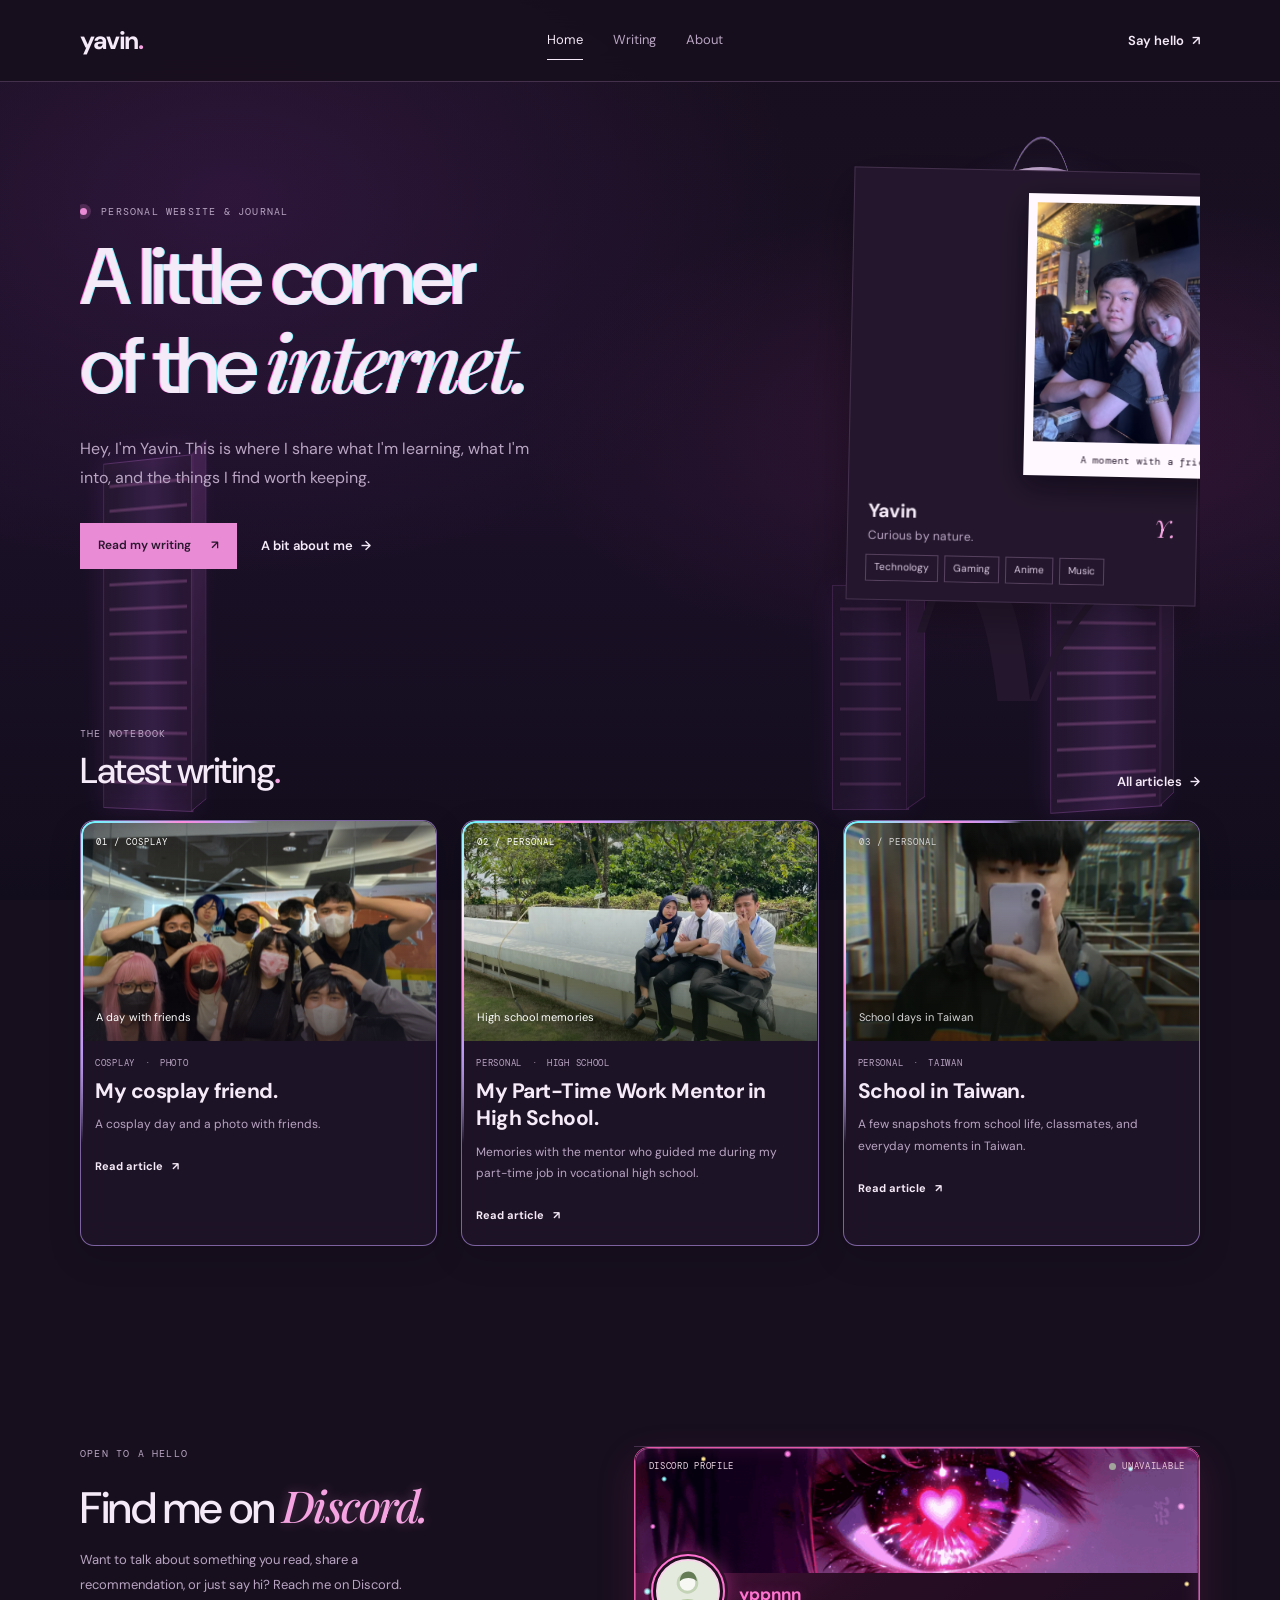
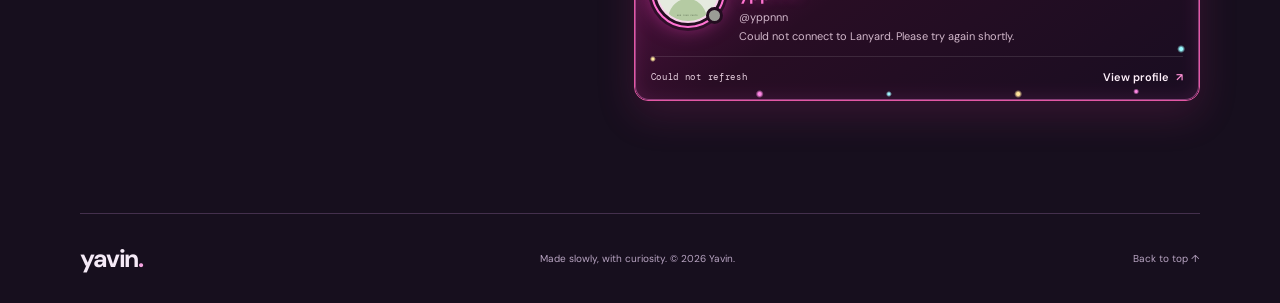
==== commit 6beb7f76: "Add files via upload" ====
--- a/index.html
+++ b/index.html
@@ -1,9 +1,9 @@
 <!doctype html>
-<html lang="en">
+<html lang="en" data-theme="dark">
 <head>
   <meta charset="utf-8">
   <meta name="viewport" content="width=device-width, initial-scale=1">
-  <meta name="theme-color" content="#f7f7f4">
+  <meta name="theme-color" content="#170f1e">
   <meta name="description" content="Yavin's personal website and blog about technology, games, anime, music, and everyday discoveries.">
   <title>Yavin — Personal Blog</title>
   <link rel="icon" href="assets/images/favicon.svg" type="image/svg+xml">
@@ -11,6 +11,14 @@
   <script src="assets/js/main.js" defer></script>
 </head>
 <body>
+  <div class="cyberpunk-background" aria-hidden="true">
+    <div class="cyberpunk-grid"></div>
+    <span class="cyberpunk-tower tower-one"></span>
+    <span class="cyberpunk-tower tower-two"></span>
+    <span class="cyberpunk-tower tower-three"></span>
+    <span class="cyberpunk-light light-one"></span>
+    <span class="cyberpunk-light light-two"></span>
+  </div>
   <header class="site-header">
     <a class="wordmark" href="index.html" aria-label="Yavin home">yavin<span>.</span></a>
     <nav class="main-nav" aria-label="Main navigation">
@@ -18,7 +26,6 @@
       <a href="articles/index.html">Writing</a>
       <a href="about.html">About</a>
     </nav>
-    <button class="theme-toggle" type="button" data-theme-toggle aria-label="Aktifkan mode malam" title="Aktifkan mode malam"><span aria-hidden="true">☾</span></button>
     <a class="header-link" href="#contact">Say hello <span aria-hidden="true">↗</span></a>
   </header>
 
@@ -44,8 +51,15 @@
         </div>
       </div>
       <aside class="profile-card">
-        <div class="avatar-frame">
-          <img src="assets/images/yavin-profile.png" alt="Yavin wearing a light-colored hoodie and black face mask" class="avatar">
+        <div class="polaroid-stack" aria-label="Photos of Yavin">
+          <figure class="polaroid polaroid-one">
+            <img src="assets/images/about-profile.jpg" alt="Yavin and a friend posing together at a restaurant">
+            <figcaption>A moment with a friend</figcaption>
+          </figure>
+          <figure class="polaroid polaroid-two">
+            <img src="assets/images/yavin-profile.png" alt="Yavin taking a mirror selfie">
+            <figcaption>A little memory</figcaption>
+          </figure>
         </div>
         <div class="profile-meta">
           <div><h2>Yavin</h2><p>Curious by nature.</p></div>
@@ -83,14 +97,6 @@
           </a>
           <div class="article-info"><p class="article-meta">PERSONAL <span>·</span> TAIWAN</p><h3><a href="articles/current-favorites.html">School in Taiwan.</a></h3><p>A few snapshots from school life, classmates, and everyday moments in Taiwan.</p><a class="read-link" href="articles/current-favorites.html">Read article <span>↗</span></a></div>
         </article>
-      </div>
-    </section>
-
-    <section class="interests-band">
-      <div class="wrap interests-inner">
-        <div><p class="eyebrow">OUTSIDE THE POSTS</p><h2>Things I'm into<span class="green-dot">.</span></h2></div>
-        <div class="interest-list"><span>01 <b>Technology</b></span><span>02 <b>Games</b></span><span>03 <b>Anime & stories</b></span><span>04 <b>Music</b></span></div>
-        <a class="text-link" href="about.html">More about me <span>→</span></a>
       </div>
     </section>
 
--- a/assets/css/style.css
+++ b/assets/css/style.css
@@ -20,7 +20,7 @@
 .mentor-gallery figcaption{margin-top:8px;color:var(--muted);font-size:12px}
 @media(max-width:600px){.mentor-gallery{grid-template-columns:1fr;gap:16px}.mentor-gallery figure:first-child{grid-column:auto}.mentor-gallery img{max-height:420px}}.prose p{font-size:15px;line-height:2;color:#55584f;margin:0 0 22px}.prose h2{font-size:24px;letter-spacing:-.5px;margin:35px 0 12px}.prose .signoff{font-family:var(--serif);font-style:italic;color:var(--ink);margin-top:30px}.article-end{border-top:1px solid var(--line);padding-top:22px;margin-top:45px}.edit-note{font-size:12px;color:#777970;margin-top:35px;padding:15px;background:#eeefe8}.listing-grid{margin-top:40px}.listing-grid .article-art{height:190px}
 @media(max-width:800px){.hero{gap:35px;padding-top:65px;padding-bottom:75px}.hero h1{font-size:58px}.profile-card{max-width:290px}.article-grid{gap:16px}.article-art{height:180px}.interests-inner{grid-template-columns:1fr 1.3fr}.interests-inner>.text-link{grid-column:1/-1}.contact-section{gap:40px}.about-layout{gap:35px}}
-@media(max-width:600px){.wrap{width:calc(100% - 36px)}.site-header{height:68px;padding:0 18px;gap:12px}.wordmark{font-size:23px}.main-nav{gap:14px;font-size:11px}.header-link{font-size:11px}.hero{grid-template-columns:1fr;gap:38px;padding-top:58px;padding-bottom:65px}.hero h1{font-size:58px;letter-spacing:-3px}.hero-intro{font-size:14px}.profile-card{justify-self:start;max-width:310px;margin-left:8px}.hero-decoration{font-size:250px;right:-20px;bottom:-70px}.section-block{padding-bottom:65px}.section-heading h2,.interests-inner h2{font-size:29px}.article-grid{grid-template-columns:1fr;gap:35px}.article-art{height:230px}.interests-inner{grid-template-columns:1fr;gap:22px}.interest-list{gap:14px}.interests-inner>.text-link{grid-column:auto}.contact-section{grid-template-columns:1fr;gap:25px;padding-top:65px;padding-bottom:65px}.contact-section h2{font-size:37px}.site-footer{flex-wrap:wrap;padding:20px 0;min-height:unset}.site-footer p{order:3;width:100%;margin:0}.inner-page{padding-top:55px;padding-bottom:65px}.inner-page h1{letter-spacing:-2px}.about-layout{grid-template-columns:1fr;gap:30px}.about-photo{max-width:100%;width:100%;aspect-ratio:1/1}.article-page{padding-top:35px;padding-bottom:65px}.article-page h1{letter-spacing:-2px}.article-deck{font-size:15px}.article-hero{height:240px;margin:25px 0 35px}.article-hero .art-symbol{font-size:110px}.article-hero .art-orbit{font-size:130px}.article-hero .art-lines{font-size:42px}.prose p{font-size:14px}.listing-grid .article-art{height:230px}}
+@media(max-width:600px){.wrap{width:calc(100% - 36px)}.site-header{height:68px;padding:0 18px;gap:12px}.wordmark{font-size:23px}.main-nav{gap:14px;font-size:11px}.header-link{font-size:11px}.hero{grid-template-columns:1fr;gap:38px;padding-top:58px;padding-bottom:65px}.hero h1{font-size:58px;letter-spacing:-3px}.hero-intro{font-size:14px}.profile-card{justify-self:start;max-width:310px;margin-left:8px}.hero-decoration{font-size:250px;right:-20px;bottom:-70px}.section-block{padding-bottom:65px}.section-heading h2,.interests-inner h2{font-size:29px}.article-grid{grid-template-columns:1fr;gap:35px}#writing .article-grid{grid-template-columns:none;grid-auto-flow:column;grid-auto-columns:min(84vw,330px);gap:16px;overflow-x:auto;padding:0 0 14px;scroll-snap-type:x mandatory;overscroll-behavior-inline:contain;-webkit-overflow-scrolling:touch;scrollbar-color:#bd9af4 #2d1c38;scrollbar-width:thin}#writing .article-card{min-width:0;scroll-snap-align:start}#writing .article-art{height:190px}.article-art{height:230px}.interests-inner{grid-template-columns:1fr;gap:22px}.interest-list{gap:14px}.interests-inner>.text-link{grid-column:auto}.contact-section{grid-template-columns:1fr;gap:25px;padding-top:65px;padding-bottom:65px}.contact-section h2{font-size:37px}.site-footer{flex-wrap:wrap;padding:20px 0;min-height:unset}.site-footer p{order:3;width:100%;margin:0}.inner-page{padding-top:55px;padding-bottom:65px}.inner-page h1{letter-spacing:-2px}.about-layout{grid-template-columns:1fr;gap:30px}.about-photo{max-width:100%;width:100%;aspect-ratio:1/1}.article-page{padding-top:35px;padding-bottom:65px}.article-page h1{letter-spacing:-2px}.article-deck{font-size:15px}.article-hero{height:240px;margin:25px 0 35px}.article-hero .art-symbol{font-size:110px}.article-hero .art-orbit{font-size:130px}.article-hero .art-lines{font-size:42px}.prose p{font-size:14px}.listing-grid .article-art{height:230px}}
 @media(prefers-reduced-motion:reduce){html{scroll-behavior:auto}*,*:before,*:after{transition:none!important}}
 
 
@@ -31,13 +31,11 @@
 .site-header { position: sticky; top: 0; z-index: 20; background: rgba(247,247,244,.88); backdrop-filter: blur(14px); }
 .site-header::after { content:""; position:absolute; left:0; bottom:-1px; height:2px; width:var(--scroll-progress,0%); background:#9dc96d; transition:width .08s linear; }
 .site-header { position: sticky; }
-.theme-toggle{width:34px;height:34px;flex:none;display:grid;place-items:center;padding:0;border:1px solid var(--line);border-radius:50%;background:transparent;color:var(--ink);font:18px/1 var(--sans);cursor:pointer;transition:background .2s ease,color .2s ease,border-color .2s ease,transform .2s ease}
-.theme-toggle:hover{transform:rotate(-12deg);background:#eeefe8}
-.theme-toggle:focus-visible{outline:2px solid #679d36;outline-offset:4px}
-html[data-theme="dark"]{color-scheme:dark;--paper:#171914;--ink:#eceee7;--muted:#a4a797;--line:#363a31;--green:#b6ed76;--dark:#b6ed76;--white:#22251f}
+html[data-theme="dark"]{color-scheme:dark;--paper:#170f1e;--ink:#f5eaf7;--muted:#b9a5c3;--line:#44304d;--green:#ef91d8;--dark:#e98bd5;--white:#24172d;--accent:#e98bd5;--accent-strong:#f5a3e1;--accent-purple:#bd9af4;--surface:#24172d;--surface-soft:#2d1c38}
 html[data-theme="dark"] body{background:var(--paper);color:var(--ink)}
-html[data-theme="dark"] .site-header{background:rgba(23,25,20,.9)}
-html[data-theme="dark"] .main-nav{color:#a4a797}
+html[data-theme="dark"] .site-header{background:rgba(23,15,30,.92)}
+html[data-theme="dark"] .site-header::after{background:linear-gradient(90deg,var(--accent-purple),var(--accent-strong))}
+html[data-theme="dark"] .main-nav{color:var(--muted)}
 html[data-theme="dark"] .eyebrow,
 html[data-theme="dark"] .hero-intro,
 html[data-theme="dark"] .profile-meta p,
@@ -51,7 +49,9 @@
 html[data-theme="dark"] .about-facts small,
 html[data-theme="dark"] .back-link,
 html[data-theme="dark"] .article-deck,
-html[data-theme="dark"] .prose{color:#a4a797}
+html[data-theme="dark"] .prose,
+html[data-theme="dark"] .prose p,
+html[data-theme="dark"] .edit-note{color:var(--muted)}
 html[data-theme="dark"] .hero h1,
 html[data-theme="dark"] .inner-page h1,
 html[data-theme="dark"] .article-page h1,
@@ -61,26 +61,50 @@
 html[data-theme="dark"] .contact-section h2,
 html[data-theme="dark"] .article-info h3,
 html[data-theme="dark"] .prose h2{color:var(--ink)}
-html[data-theme="dark"] .button-dark{background:#b6ed76;color:#20221e}
-html[data-theme="dark"] .button-dark:hover{background:#c9f89a}
-html[data-theme="dark"] .profile-card{background:#22251f;border-color:var(--line);box-shadow:0 15px 45px #0005}
+html[data-theme="dark"] .button-dark{background:var(--accent);color:#29172e}
+html[data-theme="dark"] .button-dark:hover{background:var(--accent-strong)}
+html[data-theme="dark"] .profile-card{background:var(--surface);border-color:var(--line);box-shadow:0 15px 45px #0005}
 html[data-theme="dark"] .avatar-frame,
-html[data-theme="dark"] .about-photo{background:#303429}
+html[data-theme="dark"] .about-photo{background:var(--surface-soft)}
 html[data-theme="dark"] .avatar-note,
-html[data-theme="dark"] .about-photo span{background:#22251f;color:var(--ink)}
-html[data-theme="dark"] .profile-tags span{border-color:#45493f;color:#c1c4b8}
-html[data-theme="dark"] .hero-decoration{color:#22251f}
-html[data-theme="dark"] .interests-band{background:#20231d;border-color:var(--line)}
-html[data-theme="dark"] .interest-list span{color:#a4a797}
+html[data-theme="dark"] .about-photo span{background:var(--surface);color:var(--ink)}
+html[data-theme="dark"] .edit-note{background:var(--surface-soft)}
+html[data-theme="dark"] .profile-tags span{border-color:#57415f;color:#dbc9e2}
+html[data-theme="dark"] .hero-decoration{color:#24172d}
+html[data-theme="dark"] .interests-band{background:#201528;border-color:var(--line)}
+html[data-theme="dark"] .interest-list span{color:var(--muted)}
 html[data-theme="dark"] .interest-list b{color:var(--ink)}
-html[data-theme="dark"] .social-item:hover{background:#22251f}
-html[data-theme="dark"] .social-icon{background:#292c25}
-html[data-theme="dark"] .article-art{filter:brightness(.82) saturate(.85)}
+html[data-theme="dark"] .social-item:hover{background:var(--surface)}
+html[data-theme="dark"] .social-icon{background:var(--surface-soft)}
+html[data-theme="dark"] .article-art{filter:brightness(.84) saturate(.9)}
 html[data-theme="dark"] .article-art .art-index,
 html[data-theme="dark"] .article-art .art-caption{color:inherit}
 html[data-theme="dark"] .site-footer{border-color:var(--line)}
-html[data-theme="dark"] .theme-toggle:hover{background:#292c25}
-@media(max-width:600px){.site-header{gap:12px}.main-nav{gap:16px}.theme-toggle{width:30px;height:30px}}
+html[data-theme="dark"] a:focus-visible,
+html[data-theme="dark"] button:focus-visible{outline-color:var(--accent-strong)}
+html[data-theme="dark"] .wordmark span,
+html[data-theme="dark"] .green-dot,
+html[data-theme="dark"] .external,
+html[data-theme="dark"] .tiny-mark{color:var(--accent-strong)}
+html[data-theme="dark"] .status-dot{background:var(--accent);box-shadow:0 0 0 4px #e98bd533}
+html[data-theme="dark"] .hero-3d-orb .orb-core{background:radial-gradient(circle at 28% 24%,#fff0ff 0%,#edb9f5 12%,#c889e8 34%,#9457c7 57%,#4d2c69 100%);box-shadow:inset -22px -25px 38px #29163c88,inset 12px 12px 24px #ffffff9c,0 24px 55px #bd9af444}
+html[data-theme="dark"] .orb-ring{border-color:#d29ae8}
+html[data-theme="dark"] .orb-ring.ring-two{border-color:#f0a8dc}
+html[data-theme="dark"] .orb-ring.ring-three{border-color:#a985d5}
+html[data-theme="dark"] .orb-satellite{background:#fff0ff;border-color:var(--accent);box-shadow:0 0 22px #ef91d8a8}
+html[data-theme="dark"] .hero-3d-label{color:#d4b0e6}
+html[data-theme="dark"] .interest-list span:hover{color:var(--accent-strong)}
+html[data-theme="dark"] .page-transition::after{background:
+  radial-gradient(circle at 15% 100%,#83f4ff99 0 4px,transparent 5px),
+  radial-gradient(circle at 31% 87%,#fff2ff88 0 2px,transparent 3px),
+  radial-gradient(circle at 47% 103%,#83f4ff88 0 5px,transparent 6px),
+  radial-gradient(circle at 62% 91%,#fff2ff88 0 3px,transparent 4px),
+  radial-gradient(circle at 77% 102%,#83f4ff88 0 4px,transparent 5px),
+  radial-gradient(circle at 91% 88%,#fff2ff77 0 2px,transparent 3px);
+  filter:drop-shadow(0 0 7px #83f4ff99)}
+html[data-theme="dark"] .cosplay-gallery-grid figure,
+html[data-theme="dark"] .school-gallery-grid figure{background:var(--surface-soft)}
+@media(max-width:600px){.site-header{gap:12px}.main-nav{gap:16px}}
 .hero-copy > *, .section-heading, .article-card, .interests-inner > *, .contact-section > *, .inner-page > *, .about-layout > *, .article-page > * {
   --reveal-y: 22px;
 }
@@ -92,7 +116,27 @@
 .article-art > * { transform: translateZ(18px); }
 .profile-card { transform-style: preserve-3d; transition: transform .18s ease-out, box-shadow .3s ease; will-change: transform; }
 .profile-card:hover { box-shadow: 0 25px 55px rgba(39,41,27,.13); }
-.avatar-frame { transform: translateZ(18px); }
+.polaroid-stack { position:relative; height:clamp(240px,26vw,290px); margin:0 -3px 8px; perspective:900px; transform:translateZ(18px); }
+.polaroid { position:absolute; top:4px; left:50%; display:flex; flex-direction:column; width:min(82%,250px); height:calc(100% - 8px); margin:0; padding:9px 9px 0; background:#fff8ff; color:#302337; box-shadow:0 10px 28px #09061155; transform-origin:50% 70%; will-change:transform; }
+.polaroid img { display:block; width:100%; height:calc(100% - 34px); object-fit:cover; }
+.polaroid figcaption { display:grid; flex:1; place-items:center; font:10px var(--mono); letter-spacing:.2px; }
+.polaroid-one { z-index:2; animation:polaroid-shuffle-one 9s ease-in-out infinite; }
+.polaroid-two { z-index:1; animation:polaroid-shuffle-two 9s ease-in-out infinite; }
+@keyframes polaroid-shuffle-one {
+  0%,6% { z-index:2; transform:translateX(-50%) rotate(-4deg); }
+  13% { z-index:2; transform:translate(calc(-50% - 14px),-5px) rotate(-10deg); }
+  18%,48% { z-index:1; transform:translate(calc(-50% + 14px),8px) rotate(6deg); }
+  56% { z-index:1; transform:translate(calc(-50% + 8px),4px) rotate(10deg); }
+  62%,100% { z-index:2; transform:translateX(-50%) rotate(-4deg); }
+}
+@keyframes polaroid-shuffle-two {
+  0%,6% { z-index:1; transform:translate(calc(-50% + 12px),7px) rotate(5deg); }
+  13% { z-index:1; transform:translate(calc(-50% + 8px),4px) rotate(10deg); }
+  18%,48% { z-index:2; transform:translateX(-50%) rotate(-4deg); }
+  56% { z-index:2; transform:translate(calc(-50% - 14px),-5px) rotate(-10deg); }
+  62%,100% { z-index:1; transform:translate(calc(-50% + 12px),7px) rotate(5deg); }
+}
+.profile-meta, .profile-tags { transform: translateZ(10px); }
 .profile-meta, .profile-tags { transform: translateZ(10px); }
 .button, .social-item, .read-link, .text-link, .main-nav a { transition: color .2s ease, background .2s ease, transform .25s var(--motion-ease); }
 .social-item:hover { padding-left: 7px; background: rgba(238,239,232,.45); }
@@ -112,30 +156,42 @@
 .interest-list span:hover { transform: translateX(5px); color:#679d36; }
 .page-transition {
   position:fixed; inset:0; z-index:1000; pointer-events:none; overflow:hidden;
-  background:linear-gradient(180deg,#a8ce8a 0%,#709c59 40%,#344d31 100%);
+  background:linear-gradient(180deg,#e6a1e5 0%,#a85fc0 40%,#392044 100%);
   clip-path:inset(100% 0 0 0 round 48% 48% 0 0);
   transition:clip-path .72s cubic-bezier(.72,0,.25,1);
 }
 .page-transition::before,
 .page-transition::after {
-  content:""; position:absolute; left:-12%; width:124%; height:110px; top:-68px;
-  border-radius:48%; background:#c4e5a8;
-  box-shadow:0 10px 35px #d8f5bf66;
-}
-.page-transition::before { animation:water-wave 3.4s ease-in-out infinite; }
-.page-transition::after { top:-52px; left:-18%; background:#82b66b; opacity:.85; animation:water-wave 4.6s ease-in-out infinite reverse; }
+  content:""; position:absolute; inset:0;
+  background:
+    radial-gradient(circle at 9% 84%,#ffe4ff55 0 3px,transparent 4px),
+    radial-gradient(circle at 21% 96%,#f9c5ff99 0 5px,transparent 6px),
+    radial-gradient(circle at 38% 89%,#fff2ff77 0 2px,transparent 3px),
+    radial-gradient(circle at 53% 102%,#f9c5ff88 0 6px,transparent 7px),
+    radial-gradient(circle at 69% 92%,#fff2ff77 0 3px,transparent 4px),
+    radial-gradient(circle at 83% 101%,#f9c5ff99 0 5px,transparent 6px),
+    radial-gradient(circle at 95% 86%,#fff2ff66 0 2px,transparent 3px);
+  filter:drop-shadow(0 0 5px #f4b8ff66);
+}
+.page-transition::before { opacity:0; }
+.page-transition::after {
+  opacity:0;
+  transform:scale(.8);
+}
 .page-transition.is-leaving { clip-path:inset(0 0 0 0 round 0); }
+.page-transition.is-leaving::before { animation:bubble-rise .72s ease-out both; }
+.page-transition.is-leaving::after { animation:bubble-rise .82s .08s ease-out both; }
 body.is-transitioning main,
 body.is-transitioning .site-header,
 body.is-transitioning .site-footer {
-  animation: sink-into-water .52s cubic-bezier(.65,0,.35,1) forwards;
+  animation:sink-into-water .52s cubic-bezier(.65,0,.35,1) forwards;
 }
 body.is-transitioning .hero-copy,
 body.is-transitioning .section-heading,
 body.is-transitioning .article-info h3 {
-  animation: letters-recede .38s ease-in forwards;
-}
-@keyframes water-wave { 0%,100% { transform:translateX(-2%) rotate(-2deg); } 50% { transform:translateX(2%) rotate(2deg); } }
+  animation:letters-recede .38s ease-in forwards;
+}
+@keyframes bubble-rise { 0%{opacity:0;transform:translateY(65px) scale(.8)}18%{opacity:.9}100%{opacity:0;transform:translateY(-95px) scale(1.12)} }
 @keyframes sink-into-water { to { transform:translateY(18px); filter:blur(5px); opacity:.12; } }
 @keyframes letters-recede { to { letter-spacing:.08em; transform:translateY(12px); opacity:0; filter:blur(4px); } }
 @media (max-width:800px) { .hero-3d-scene { right:-2%; top:3%; width:190px; opacity:.48; } }
@@ -143,6 +199,7 @@
 @media (prefers-reduced-motion:reduce) {
   .js-reveal { opacity:1; transform:none; transition:none; }
   .hero-3d-orb { animation:none; }
+  .polaroid-one,.polaroid-two { animation:none; }
   .page-transition { display:none; }
 }
 
@@ -167,8 +224,14 @@
 .discord-live-indicator>span:first-child{width:7px;height:7px;border-radius:50%;background:#a2a49c}
 .discord-live-indicator[data-state="live"]{color:#a7f3d0}
 .discord-live-indicator[data-state="live"]>span:first-child{background:#54e0a2;box-shadow:0 0 0 3px #54e0a233}
+.discord-live-indicator[data-state="idle"]{color:#ffc06b}
+.discord-live-indicator[data-state="idle"]>span:first-child{background:#ff9f43;box-shadow:0 0 0 3px #ff9f4344}
+.discord-live-indicator[data-state="dnd"]{color:#ff7585}
+.discord-live-indicator[data-state="dnd"]>span:first-child{background:#ff4055;box-shadow:0 0 0 3px #ff405544}
+.discord-live-indicator[data-state="offline"]{color:#ff858f}
+.discord-live-indicator[data-state="offline"]>span:first-child{background:#ff4d5e;box-shadow:0 0 0 3px #ff4d5e44}
 .discord-live-indicator[data-state="unavailable"]{color:#eac7d9}
-.discord-banner{height:101px;overflow:hidden;background:#44113c}
+.discord-banner{height:125px;overflow:hidden;background:#44113c}
 .discord-banner-media{display:block;width:100%;height:100%;object-fit:cover;object-position:center}
 .discord-profile-content{position:relative;padding:0 16px 14px}
 .discord-profile-main{display:flex;align-items:center;gap:14px;min-height:76px;padding:0 0 12px}
@@ -178,10 +241,30 @@
 .discord-status-dot[data-status="online"]{background:#43a55b}
 .discord-status-dot[data-status="idle"]{background:#e6aa35}
 .discord-status-dot[data-status="dnd"]{background:#d94b4b}
+.discord-status-dot[data-status="offline"]{background:#ff4055}
+.discord-status-dot[data-status="unavailable"]{background:#9a9c95}
 .discord-profile-info{min-width:0;padding-top:10px}
 .discord-profile-info h3{margin:0;color:#ff74d0;font-size:17px;line-height:1.4;overflow-wrap:anywhere;text-shadow:0 0 12px #ff4bc544}
 .discord-profile-info p{margin:2px 0 0;color:#d2b8cb;font-size:11px;line-height:1.5}
 .discord-profile-info .discord-presence{color:#a7f3d0}
+.discord-profile-info .discord-presence[data-status="idle"]{color:#ffc06b}
+.discord-profile-info .discord-presence[data-status="dnd"]{color:#ff7585}
+.discord-profile-info .discord-presence[data-status="offline"]{color:#ff7585}
+.discord-profile-info .discord-presence[data-status="unavailable"]{color:#d2b8cb}
+.discord-profile[data-status="idle"]{border-color:#ff9f43;box-shadow:0 14px 38px #ff9f4333}
+.discord-profile[data-status="idle"]:after{border-color:#ffb45499;box-shadow:inset 0 0 18px #ff9f4326}
+.discord-profile[data-status="idle"] .discord-avatar-wrap{border-color:#ff9f43;box-shadow:0 0 0 3px #4a2c20,0 0 20px #ff9f4377}
+.discord-profile[data-status="dnd"]{border-color:#ff4055;box-shadow:0 14px 38px #ff405533}
+.discord-profile[data-status="dnd"]:after{border-color:#ff758599;box-shadow:inset 0 0 18px #ff405526}
+.discord-profile[data-status="dnd"] .discord-avatar-wrap{border-color:#ff4055;box-shadow:0 0 0 3px #4a2028,0 0 20px #ff405577}
+.discord-profile[data-status="online"]{border-color:#54e0a2;box-shadow:0 14px 38px #54e0a233}
+.discord-profile[data-status="online"]:after{border-color:#8bffcc99;box-shadow:inset 0 0 18px #54e0a226}
+.discord-profile[data-status="online"] .discord-avatar-wrap{border-color:#54e0a2;box-shadow:0 0 0 3px #1c4033,0 0 20px #54e0a277}
+html[data-theme="dark"] .contact-section>div:first-child h2{animation:contact-title-float 4s ease-in-out infinite}
+html[data-theme="dark"] .contact-section>div:first-child h2 em{display:inline-block;color:#f5a3e1;text-shadow:0 0 12px #ef91d855;animation:contact-title-glow 2.8s ease-in-out infinite}
+@keyframes contact-title-float{0%,100%{transform:translateY(0)}50%{transform:translateY(-5px)}}
+@keyframes contact-title-glow{0%,100%{text-shadow:0 0 8px #ef91d844}50%{text-shadow:0 0 18px #ef91d8bb,0 0 30px #bd9af466}}
+@media(prefers-reduced-motion:reduce){html[data-theme="dark"] .contact-section>div:first-child h2,html[data-theme="dark"] .contact-section>div:first-child h2 em{animation:none}}
 .discord-setup-link{display:inline-block;margin-top:6px;color:#ffb0e5;font-size:10px;font-weight:600}
 .discord-setup-link[hidden]{display:none}
 .discord-setup-link span{margin-left:3px}
@@ -218,3 +301,39 @@
 @media(max-width:700px){.school-gallery-grid{gap:10px}}
 @media(max-width:360px){.school-gallery-grid{grid-template-columns:1fr}}
 @media(prefers-reduced-motion:reduce){.school-gallery-grid img{transition:none}}
+
+html[data-theme="dark"]{background:#170f1e}
+html[data-theme="dark"] body{background:transparent}
+.cyberpunk-background{position:fixed;z-index:0;inset:0;overflow:hidden;perspective:900px;pointer-events:none;background:radial-gradient(ellipse at 18% 22%,#57236c55,transparent 38%),radial-gradient(ellipse at 82% 48%,#8d286b35,transparent 36%),linear-gradient(180deg,#170f1e 0%,#1b1027 55%,#120d1c 100%)}
+.cyberpunk-grid{position:absolute;left:-50%;bottom:-62vh;width:200%;height:112vh;transform:perspective(480px) rotateX(62deg);transform-origin:center bottom;background-image:linear-gradient(#cf82ef30 1px,transparent 1px),linear-gradient(90deg,#cf82ef30 1px,transparent 1px);background-size:72px 72px;mask-image:linear-gradient(to bottom,transparent 0%,#000 27%,#000 100%);animation:cyber-grid-flow 14s linear infinite}
+.cyberpunk-tower{position:absolute;bottom:10%;display:block;width:clamp(54px,9vw,132px);border:1px solid #d274e944;background:linear-gradient(90deg,#21152cdd,#39214bd9 56%,#24142fe8);box-shadow:0 0 28px #bf4ce622,inset 0 0 26px #d75cd311;transform-style:preserve-3d;animation:cyber-city-float 8s ease-in-out infinite}
+.cyberpunk-tower::before{position:absolute;top:-1px;right:-17px;width:17px;height:100%;border:1px solid #c05ed533;background:linear-gradient(180deg,#51285eaa,#21152cee);content:"";transform:skewY(-35deg);transform-origin:left top}
+.cyberpunk-tower::after{position:absolute;inset:8px 7px;background:repeating-linear-gradient(180deg,transparent 0 13px,#f58bdf66 14px 16px,transparent 17px 25px);content:"";opacity:.55}
+.tower-one{left:7%;height:39%;transform:rotateY(-18deg) skewY(-5deg);animation-delay:-2s}
+.tower-two{right:8%;height:54%;width:clamp(66px,11vw,158px);transform:rotateY(18deg) skewY(4deg);animation-delay:-5s}
+.tower-three{right:29%;height:25%;width:clamp(42px,6vw,90px);opacity:.65;animation-delay:-3.5s}
+.cyberpunk-light{position:absolute;bottom:-24%;display:block;width:2px;height:34vh;background:linear-gradient(transparent,#f18de4aa,transparent);filter:drop-shadow(0 0 7px #e96cdb);transform:rotate(28deg);animation:cyber-light-rise 7s linear infinite}
+.light-one{left:22%;animation-delay:-3s}
+.light-two{right:18%;height:25vh;animation-delay:-5.5s}
+main,.site-footer{position:relative;z-index:1}
+@keyframes cyber-grid-flow{from{background-position:0 0,0 0}to{background-position:0 72px,0 72px}}
+@keyframes cyber-city-float{0%,100%{filter:brightness(.85);translate:0 0}50%{filter:brightness(1.15);translate:0 -9px}}
+@keyframes cyber-light-rise{0%{translate:0 0;opacity:0}15%{opacity:.75}85%{opacity:.5}100%{translate:0 -125vh;opacity:0}}
+@media(max-width:600px){.cyberpunk-background{background:radial-gradient(ellipse at 18% 22%,#57236c44,transparent 38%),radial-gradient(ellipse at 82% 48%,#8d286b30,transparent 36%),linear-gradient(180deg,#170f1e 0%,#1b1027 55%,#120d1c 100%)}.cyberpunk-grid{background-size:54px 54px}.tower-one{left:-8%}.tower-two{right:-10%}.tower-three{right:23%}}
+@media(prefers-reduced-motion:reduce){.cyberpunk-grid,.cyberpunk-tower,.cyberpunk-light{animation:none}}
+.hero h1,.inner-page h1,.article-page h1{position:relative;isolation:isolate;text-shadow:1px 0 #79f7ff,-1px 0 #ff69d4;animation:hacker-glitch-text 2.4s steps(1,end) infinite}
+.hero h1::before,.hero h1::after,.inner-page h1::before,.inner-page h1::after,.article-page h1::before,.article-page h1::after{position:absolute;left:0;width:0;height:6px;content:"";pointer-events:none;opacity:0;mix-blend-mode:screen}
+.hero h1::before,.inner-page h1::before,.article-page h1::before{top:23%;background:#79f7ff;box-shadow:0 0 18px #79f7ff;animation:hacker-glitch-cyan 2.4s steps(1,end) infinite}
+.hero h1::after,.inner-page h1::after,.article-page h1::after{top:68%;background:#ff69d4;box-shadow:0 0 18px #ff69d4;animation:hacker-glitch-pink 2.4s steps(1,end) infinite}
+@keyframes hacker-glitch-text{0%,16%,42%,56%,100%{transform:translateX(0);text-shadow:1px 0 #79f7ff,-1px 0 #ff69d4;filter:none}17%{transform:translateX(-3px);text-shadow:4px 0 #79f7ff,-4px 0 #ff69d4;filter:brightness(1.22)}18%{transform:translateX(3px);text-shadow:-5px 0 #79f7ff,5px 0 #ff69d4;filter:brightness(1.15)}19%{transform:translateX(-1px);text-shadow:3px 0 #79f7ff,-3px 0 #ff69d4}43%{transform:translateX(2px);text-shadow:-4px 0 #79f7ff,4px 0 #ff69d4;filter:brightness(1.18)}44%{transform:translateX(-2px);text-shadow:4px 0 #79f7ff,-4px 0 #ff69d4}}
+@keyframes hacker-glitch-cyan{0%,16%,20%,42%,46%,100%{width:0;opacity:0;transform:translateX(0)}17%{width:82%;opacity:1;transform:translateX(-7px)}18%{top:56%;width:58%;opacity:1;transform:translateX(8px)}19%{width:0;opacity:0}43%{top:38%;width:68%;opacity:1;transform:translateX(6px)}44%{width:32%;opacity:.95;transform:translateX(-5px)}}
+@keyframes hacker-glitch-pink{0%,16%,20%,42%,46%,100%{width:0;opacity:0;transform:translateX(0)}17%{top:72%;width:62%;opacity:1;transform:translateX(9px)}18%{top:18%;width:76%;opacity:1;transform:translateX(-8px)}19%{width:0;opacity:0}43%{top:62%;width:54%;opacity:1;transform:translateX(-7px)}44%{top:31%;width:84%;opacity:1;transform:translateX(6px)}}
+@media(prefers-reduced-motion:reduce){.hero h1,.inner-page h1,.article-page h1,.hero h1::before,.hero h1::after,.inner-page h1::before,.inner-page h1::after,.article-page h1::before,.article-page h1::after{animation:none}}
+.article-card{position:relative;isolation:isolate;overflow:hidden;border:1px solid #bd9af499;border-radius:14px;background:rgba(36,23,45,.58);-webkit-backdrop-filter:blur(14px);backdrop-filter:blur(14px);box-shadow:0 10px 32px #09061133;transition:border-color .3s ease,box-shadow .3s ease}
+.article-card::before{position:absolute;z-index:3;inset:0;padding:2px;border-radius:inherit;background:conic-gradient(from var(--article-border-angle),transparent 0deg 238deg,#bd9af4 265deg,#ff8cde 285deg,#fff0ff 305deg,#72f5ff 322deg,#ff8cde 340deg,#bd9af4 352deg,transparent 360deg);-webkit-mask:linear-gradient(#fff 0 0) content-box,linear-gradient(#fff 0 0);-webkit-mask-composite:xor;mask:linear-gradient(#fff 0 0) content-box,linear-gradient(#fff 0 0);mask-composite:exclude;filter:drop-shadow(0 0 4px #ef91d8) drop-shadow(0 0 9px #83f4ff99);content:"";pointer-events:none;animation:article-border-glow 3s linear infinite}
+.article-card:hover{border-color:#ef91d8cc;box-shadow:0 12px 36px #e957c333}
+.article-card .article-art{border-radius:13px 13px 0 0}
+.article-card .article-info{padding:16px 14px 18px}
+@property --article-border-angle{syntax:"<angle>";inherits:false;initial-value:0deg}
+@keyframes article-border-glow{to{--article-border-angle:360deg}}
+@media(prefers-reduced-motion:reduce){.article-card{transition:none}.article-card::before{animation:none}}
